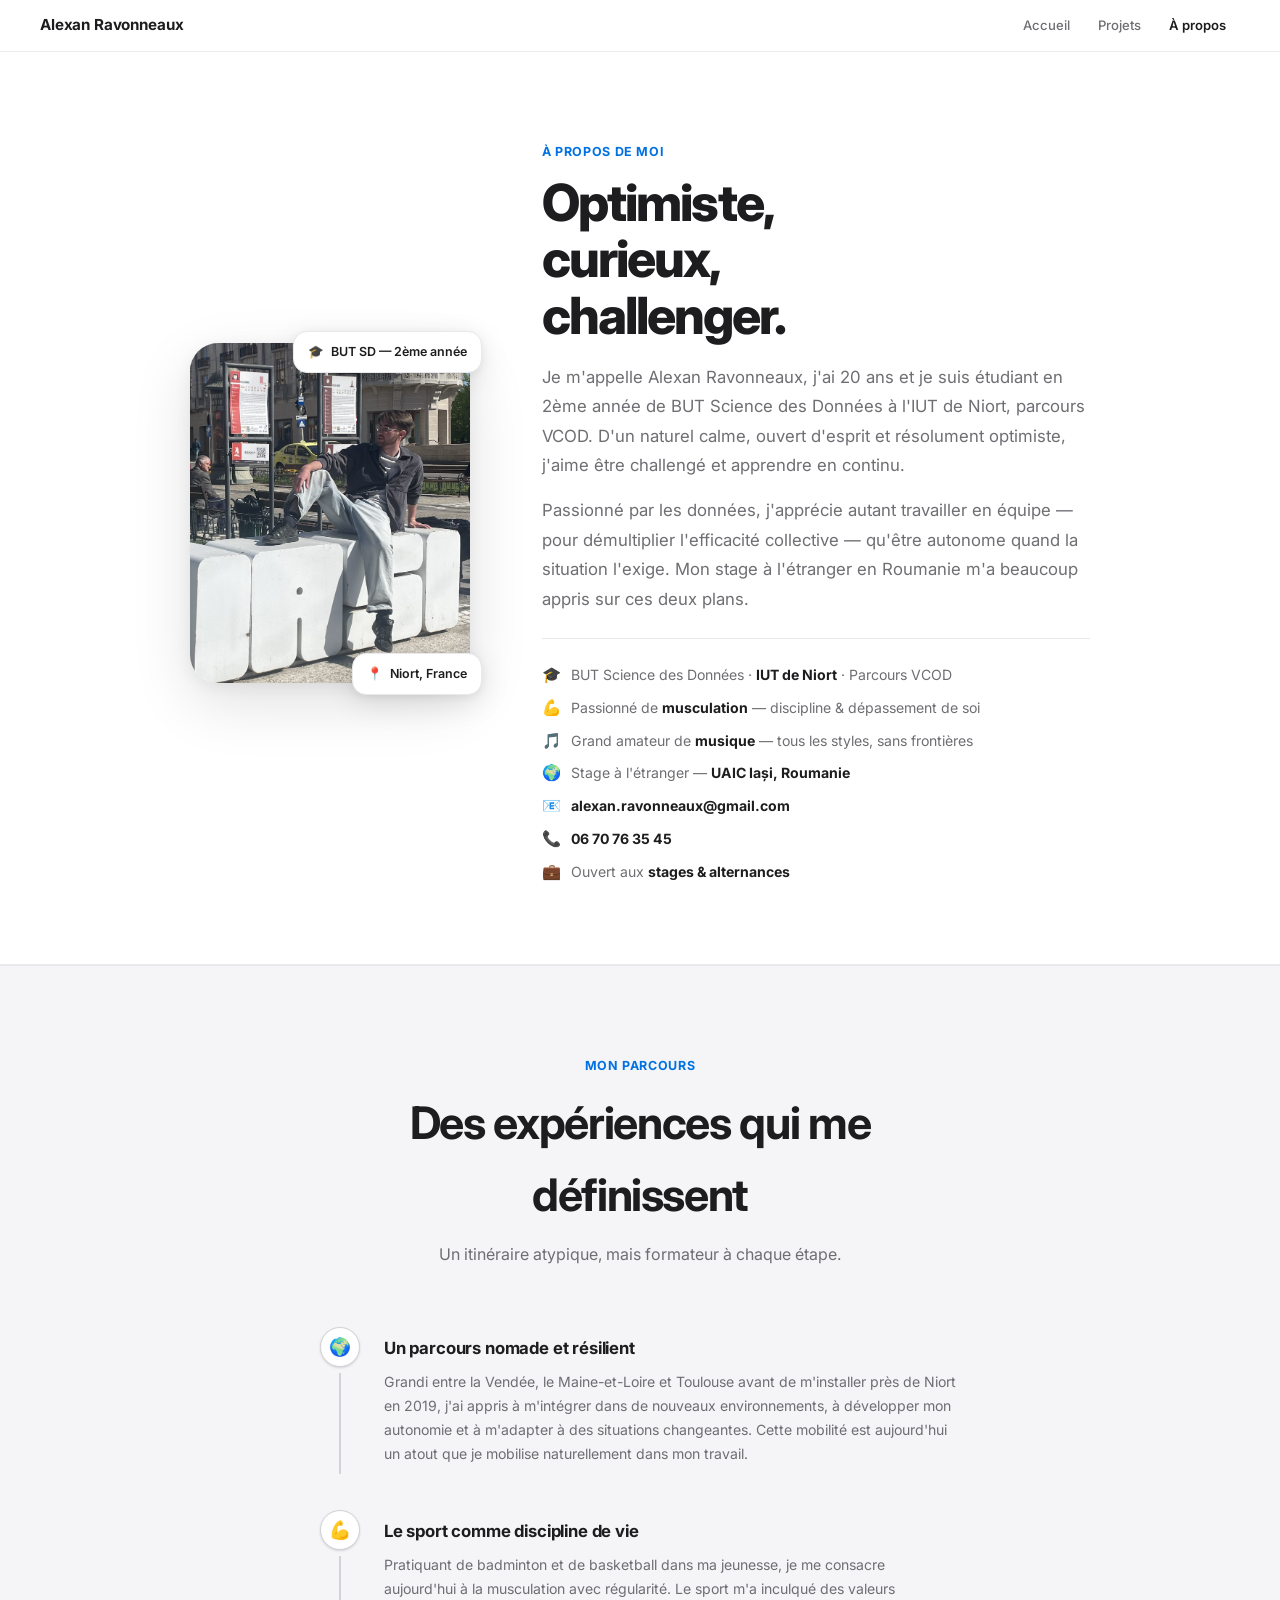
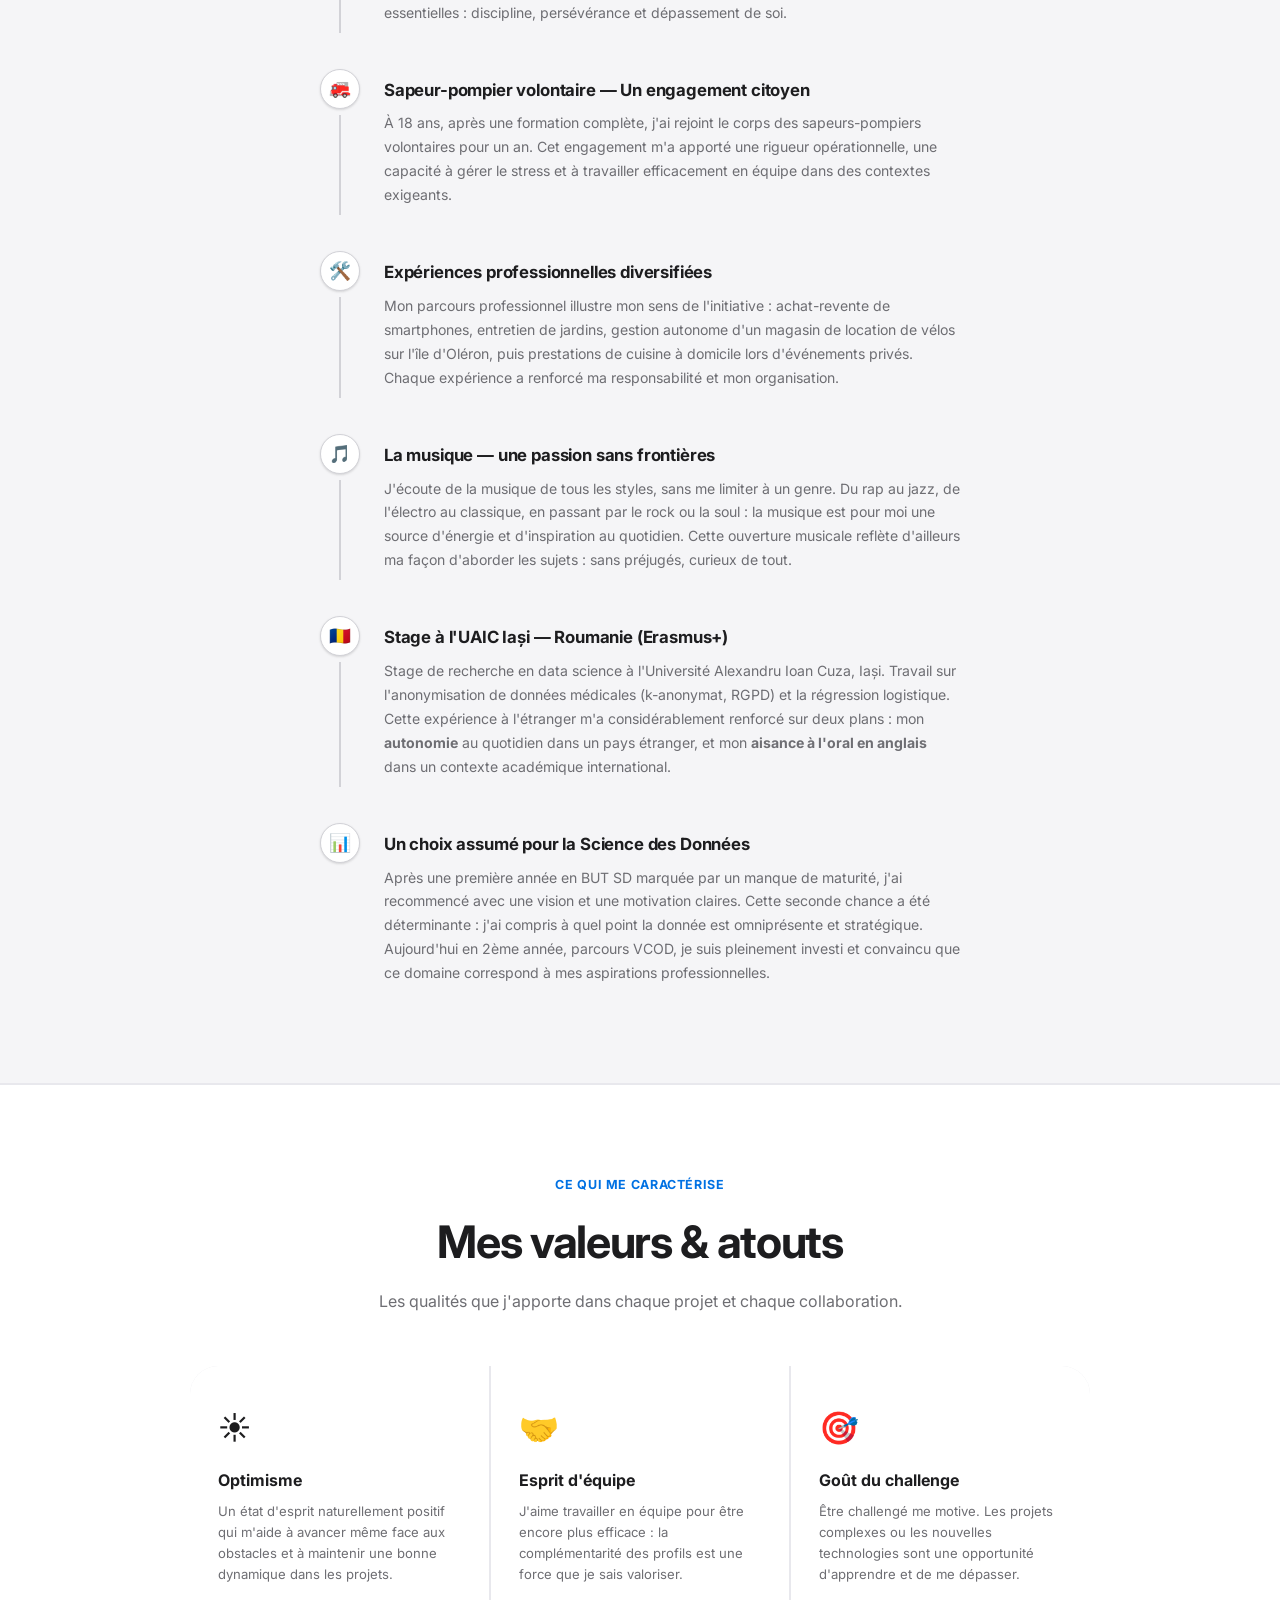
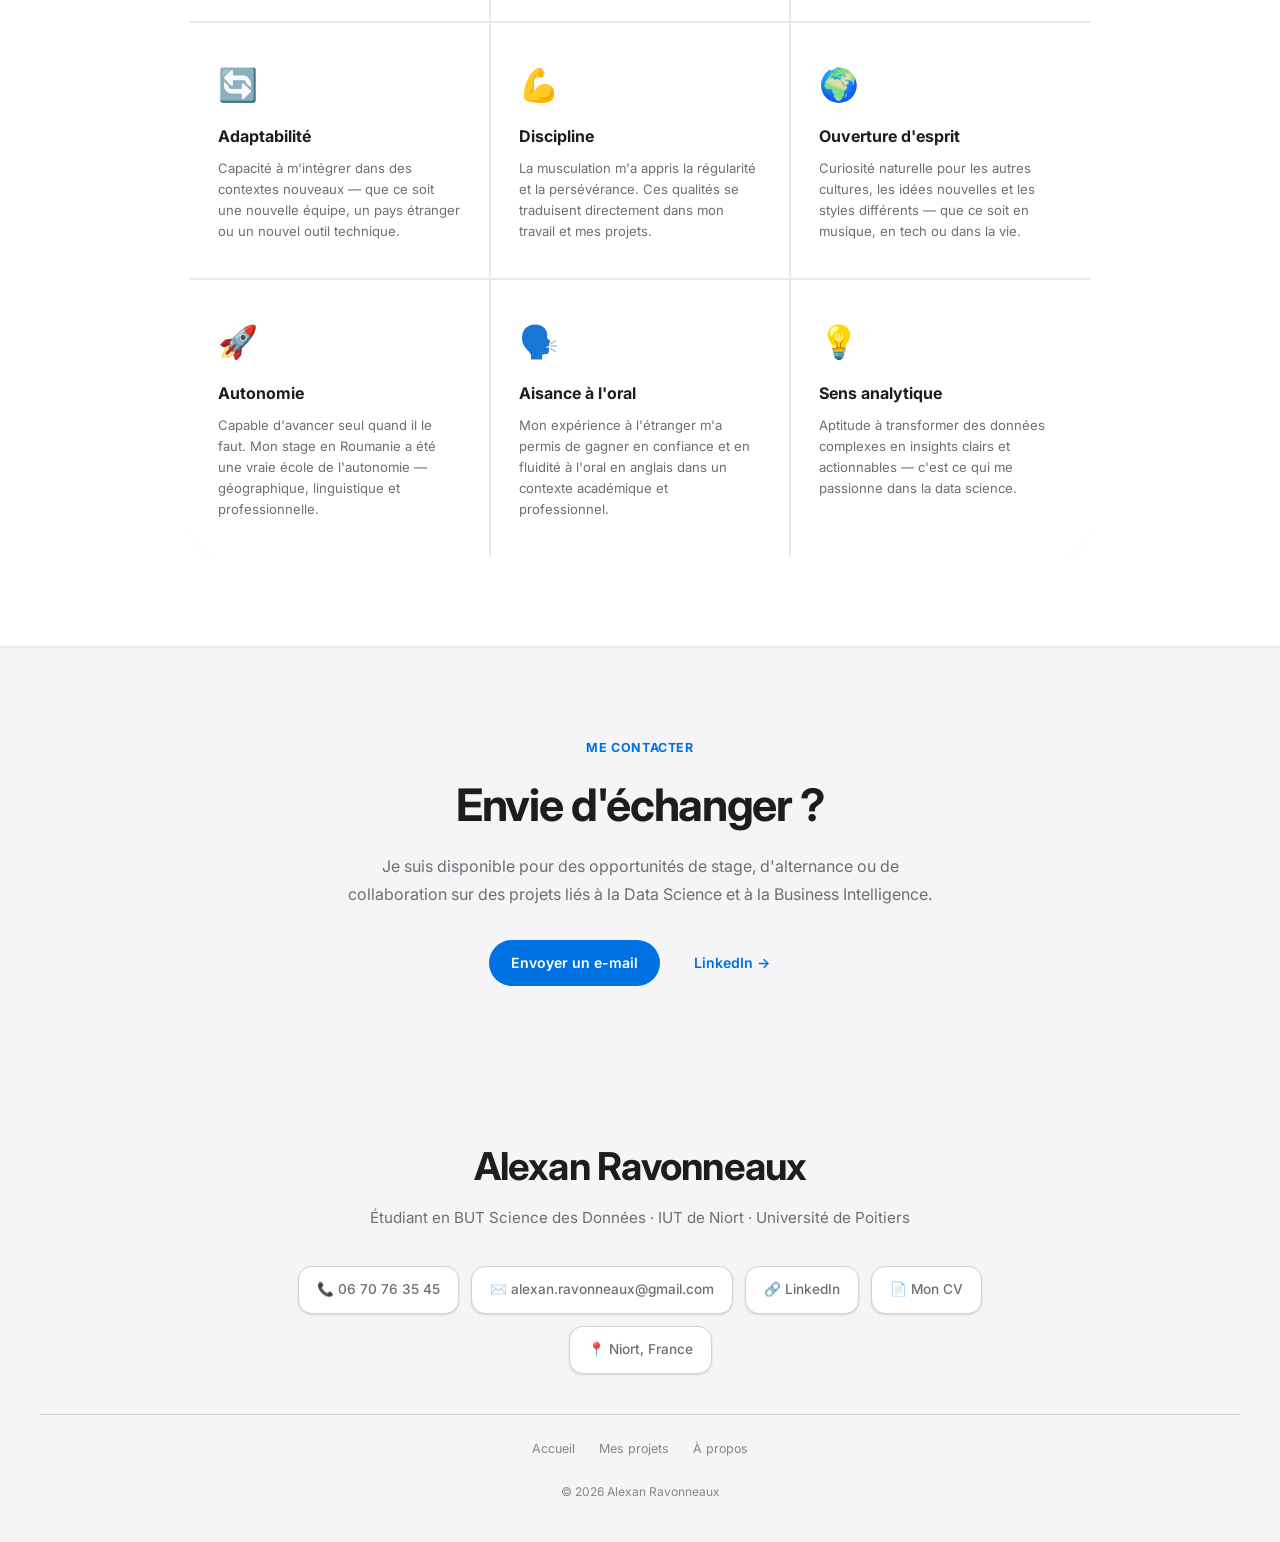
==== apropos.html @ 06da3aa4 "Update portfolio with personality and new projects" ====
<!DOCTYPE html>
<html lang="fr">
<head>
  <meta charset="UTF-8">
  <title>À propos — Alexan Ravonneaux</title>
  <meta name="viewport" content="width=device-width, initial-scale=1.0">
  <meta name="description" content="À propos d'Alexan Ravonneaux — parcours, expériences, valeurs et formation en BUT Science des Données à l'IUT de Niort.">
  <link rel="preconnect" href="https://fonts.googleapis.com">
  <link rel="preconnect" href="https://fonts.gstatic.com" crossorigin>
  <link href="https://fonts.googleapis.com/css2?family=Inter:wght@300;400;500;600;700;800;900&display=swap" rel="stylesheet">
  <link rel="stylesheet" href="style.css">
  <link rel="icon" href="img/favicon.ico" type="image/x-icon">

  <style>
    body { padding-top: 52px; }

    /* ══════════════════════════════
       INTRO HERO (blanc)
    ══════════════════════════════ */
    .about-hero {
      background: var(--white);
      border-bottom: 1px solid var(--gray-mid);
    }

    .about-hero-inner {
      max-width: 980px;
      margin: 0 auto;
      padding: 90px 40px 80px;
      display: flex;
      gap: 72px;
      align-items: center;
      flex-wrap: wrap;
    }

    /* Photo */
    .about-photo-frame {
      position: relative;
      flex-shrink: 0;
    }

    .about-photo {
      width: 280px;
      height: 340px;
      object-fit: cover;
      border-radius: var(--radius-xl);
      display: block;
      box-shadow: var(--shadow-lg);
    }

    /* Infos flottantes */
    .info-float {
      position: absolute;
      background: var(--white);
      border-radius: var(--radius-md);
      box-shadow: var(--shadow-md);
      padding: 10px 14px;
      font-size: 0.78em;
      font-weight: 600;
      color: var(--text-primary);
      display: flex;
      align-items: center;
      gap: 7px;
      white-space: nowrap;
      border: 1px solid var(--gray-mid);
    }

    .info-float.bottom-right {
      bottom: -12px; right: -12px;
    }

    .info-float.top-right {
      top: -12px; right: -12px;
    }

    /* Texte */
    .about-intro-text { flex: 1; min-width: 260px; }

    .about-intro-text h1 {
      font-size: clamp(2em, 4vw, 3.2em);
      font-weight: 800;
      letter-spacing: -0.04em;
      line-height: 1.1;
      margin-bottom: 20px;
      color: var(--text-primary);
    }

    .about-intro-text p {
      font-size: 1.05em;
      color: var(--text-secondary);
      line-height: 1.75;
      margin-bottom: 16px;
    }

    /* Quick infos */
    .quick-facts {
      display: flex;
      flex-direction: column;
      gap: 8px;
      margin-top: 24px;
      padding-top: 24px;
      border-top: 1px solid var(--gray-mid);
    }

    .qf-item {
      display: flex;
      align-items: center;
      gap: 10px;
      font-size: 0.88em;
      color: var(--text-secondary);
    }

    .qf-item .qf-icon { font-size: 1.1em; }
    .qf-item strong   { color: var(--text-primary); }

    /* ══════════════════════════════
       TIMELINE (gris)
    ══════════════════════════════ */
    .timeline-section {
      background: var(--gray-light);
      border-bottom: 1px solid var(--gray-mid);
    }

    .timeline-inner {
      max-width: 720px;
      margin: 0 auto;
      padding: 90px 40px;
    }

    .timeline-header {
      text-align: center;
      margin-bottom: 60px;
    }

    .timeline-header h2 {
      font-size: clamp(1.8em, 3.5vw, 2.8em);
      font-weight: 700;
      letter-spacing: -0.03em;
      margin-bottom: 10px;
    }

    .timeline-header p {
      color: var(--text-secondary);
      font-size: 1em;
    }

    /* Timeline items */
    .tl-list {
      display: flex;
      flex-direction: column;
      gap: 0;
    }

    .tl-item {
      display: flex;
      gap: 24px;
      padding-bottom: 36px;
    }

    .tl-item:last-child { padding-bottom: 0; }

    .tl-left {
      display: flex;
      flex-direction: column;
      align-items: center;
      gap: 0;
      flex-shrink: 0;
    }

    .tl-dot {
      width: 40px;
      height: 40px;
      border-radius: 50%;
      background: var(--white);
      border: 1.5px solid var(--gray-border);
      box-shadow: var(--shadow-xs);
      display: flex;
      align-items: center;
      justify-content: center;
      font-size: 1.1em;
      transition: var(--transition);
      flex-shrink: 0;
    }

    .tl-item:hover .tl-dot {
      background: var(--text-primary);
      border-color: var(--text-primary);
      box-shadow: 0 4px 16px rgba(0,0,0,0.15);
    }

    .tl-line {
      flex: 1;
      width: 1.5px;
      background: var(--gray-border);
      margin-top: 6px;
    }

    .tl-body {
      padding-top: 8px;
      padding-bottom: 8px;
    }

    .tl-body h3 {
      font-size: 1.05em;
      font-weight: 700;
      color: var(--text-primary);
      margin-bottom: 8px;
      letter-spacing: -0.01em;
    }

    .tl-body p {
      font-size: 0.88em;
      color: var(--text-secondary);
      line-height: 1.7;
    }

    /* ══════════════════════════════
       VALEURS (blanc)
    ══════════════════════════════ */
    .values-section {
      background: var(--white);
      border-bottom: 1px solid var(--gray-mid);
    }

    .values-inner {
      max-width: 980px;
      margin: 0 auto;
      padding: 90px 40px;
    }

    .values-header {
      text-align: center;
      margin-bottom: 52px;
    }

    .values-header h2 {
      font-size: clamp(1.8em, 3.5vw, 2.8em);
      font-weight: 700;
      letter-spacing: -0.03em;
      margin-bottom: 10px;
    }

    .values-header p {
      color: var(--text-secondary);
      font-size: 1em;
    }

    .values-grid {
      display: grid;
      grid-template-columns: repeat(3, 1fr);
      gap: 2px;
      background: var(--gray-mid);
      border-radius: var(--radius-xl);
      overflow: hidden;
    }

    @media (max-width: 900px) {
      .values-grid { grid-template-columns: repeat(2, 1fr); }
    }

    .value-tile {
      background: var(--white);
      padding: 36px 28px;
      transition: var(--transition);
    }

    .value-tile:hover {
      background: var(--gray-light);
    }

    .value-tile .vt-icon {
      font-size: 2em;
      margin-bottom: 14px;
      display: block;
    }

    .value-tile h3 {
      font-size: 1em;
      font-weight: 700;
      color: var(--text-primary);
      margin-bottom: 8px;
    }

    .value-tile p {
      font-size: 0.82em;
      color: var(--text-secondary);
      line-height: 1.6;
    }

    /* ══════════════════════════════
       CTA (gris)
    ══════════════════════════════ */
    .about-cta {
      background: var(--gray-light);
    }

    .about-cta-inner {
      max-width: 680px;
      margin: 0 auto;
      padding: 90px 40px;
      text-align: center;
    }

    .about-cta-inner h2 {
      font-size: clamp(1.8em, 3.5vw, 2.8em);
      font-weight: 700;
      letter-spacing: -0.03em;
      margin-bottom: 12px;
    }

    .about-cta-inner p {
      color: var(--text-secondary);
      font-size: 1em;
      margin-bottom: 32px;
      line-height: 1.7;
    }

    @media (max-width: 768px) {
      .about-hero-inner { flex-direction: column; gap: 40px; padding: 70px 24px 60px; }
      .about-photo { width: 100%; max-width: 280px; height: 300px; }
      .timeline-inner, .values-inner, .about-cta-inner { padding: 70px 24px; }
      .values-grid { grid-template-columns: repeat(2, 1fr); }
      .info-float.top-right { display: none; }
    }

    @media (max-width: 500px) {
      .values-grid { grid-template-columns: 1fr; }
    }
  </style>
</head>
<body>

  <!-- NAVBAR -->
  <nav class="navbar" id="navbar">
    <a href="index.html" class="navbar-brand">Alexan Ravonneaux</a>
    <div class="navbar-links">
      <a href="portfolio.html">Accueil</a>
      <a href="projets.html">Projets</a>
      <a href="apropos.html" class="active">À propos</a>
    </div>
  </nav>

  <!-- ── SECTION 1 : INTRO ── -->
  <section class="about-hero">
    <div class="about-hero-inner">

      <!-- Photo -->
      <div class="about-photo-frame reveal">
        <img src="img/moi_iasi.jpeg" alt="Alexan Ravonneaux" class="about-photo">
        <div class="info-float bottom-right">
          <span>📍</span> Niort, France
        </div>
        <div class="info-float top-right">
          <span>🎓</span> BUT SD — 2ème année
        </div>
      </div>

      <!-- Texte -->
      <div class="about-intro-text reveal reveal-delay-1">
        <div class="label">À propos de moi</div>
        <h1>Optimiste,<br>curieux,<br>challenger.</h1>
        <p>
          Je m'appelle Alexan Ravonneaux, j'ai 20 ans et je suis étudiant en 2ème année de BUT Science des Données à l'IUT de Niort, parcours VCOD. 
          D'un naturel calme, ouvert d'esprit et résolument optimiste, j'aime être challengé et apprendre en continu.
        </p>
        <p>
          Passionné par les données, j'apprécie autant travailler en équipe — pour démultiplier l'efficacité collective — qu'être autonome quand la situation l'exige. Mon stage à l'étranger en Roumanie m'a beaucoup appris sur ces deux plans.
        </p>
        <div class="quick-facts">
          <div class="qf-item"><span class="qf-icon">🎓</span> <span>BUT Science des Données · <strong>IUT de Niort</strong> · Parcours VCOD</span></div>
          <div class="qf-item"><span class="qf-icon">💪</span> <span>Passionné de <strong>musculation</strong> — discipline & dépassement de soi</span></div>
          <div class="qf-item"><span class="qf-icon">🎵</span> <span>Grand amateur de <strong>musique</strong> — tous les styles, sans frontières</span></div>
          <div class="qf-item"><span class="qf-icon">🌍</span> <span>Stage à l'étranger — <strong>UAIC Iași, Roumanie</strong></span></div>
          <div class="qf-item"><span class="qf-icon">📧</span> <span><strong>alexan.ravonneaux@gmail.com</strong></span></div>
          <div class="qf-item"><span class="qf-icon">📞</span> <span><strong>06 70 76 35 45</strong></span></div>
          <div class="qf-item"><span class="qf-icon">💼</span> <span>Ouvert aux <strong>stages & alternances</strong></span></div>
        </div>
      </div>

    </div>
  </section>

  <div class="divider"></div>

  <!-- ── SECTION 2 : TIMELINE ── -->
  <section class="timeline-section">
    <div class="timeline-inner">
      <div class="timeline-header reveal">
        <div class="label">Mon parcours</div>
        <h2>Des expériences qui me définissent</h2>
        <p>Un itinéraire atypique, mais formateur à chaque étape.</p>
      </div>

      <div class="tl-list">

        <div class="tl-item reveal">
          <div class="tl-left">
            <div class="tl-dot">🌍</div>
            <div class="tl-line"></div>
          </div>
          <div class="tl-body">
            <h3>Un parcours nomade et résilient</h3>
            <p>
              Grandi entre la Vendée, le Maine-et-Loire et Toulouse avant de m'installer près de Niort en 2019, 
              j'ai appris à m'intégrer dans de nouveaux environnements, à développer mon autonomie et à m'adapter 
              à des situations changeantes. Cette mobilité est aujourd'hui un atout que je mobilise naturellement dans mon travail.
            </p>
          </div>
        </div>

        <div class="tl-item reveal">
          <div class="tl-left">
            <div class="tl-dot">💪</div>
            <div class="tl-line"></div>
          </div>
          <div class="tl-body">
            <h3>Le sport comme discipline de vie</h3>
            <p>
              Pratiquant de badminton et de basketball dans ma jeunesse, je me consacre aujourd'hui à la musculation avec régularité. 
              Le sport m'a inculqué des valeurs essentielles : discipline, persévérance et dépassement de soi.
            </p>
          </div>
        </div>

        <div class="tl-item reveal">
          <div class="tl-left">
            <div class="tl-dot">🚒</div>
            <div class="tl-line"></div>
          </div>
          <div class="tl-body">
            <h3>Sapeur-pompier volontaire — Un engagement citoyen</h3>
            <p>
              À 18 ans, après une formation complète, j'ai rejoint le corps des sapeurs-pompiers volontaires pour un an. 
              Cet engagement m'a apporté une rigueur opérationnelle, une capacité à gérer le stress et 
              à travailler efficacement en équipe dans des contextes exigeants.
            </p>
          </div>
        </div>

        <div class="tl-item reveal">
          <div class="tl-left">
            <div class="tl-dot">🛠️</div>
            <div class="tl-line"></div>
          </div>
          <div class="tl-body">
            <h3>Expériences professionnelles diversifiées</h3>
            <p>
              Mon parcours professionnel illustre mon sens de l'initiative : achat-revente de smartphones, 
              entretien de jardins, gestion autonome d'un magasin de location de vélos sur l'île d'Oléron, 
              puis prestations de cuisine à domicile lors d'événements privés. 
              Chaque expérience a renforcé ma responsabilité et mon organisation.
            </p>
          </div>
        </div>

        <div class="tl-item reveal">
          <div class="tl-left">
            <div class="tl-dot">🎵</div>
            <div class="tl-line"></div>
          </div>
          <div class="tl-body">
            <h3>La musique — une passion sans frontières</h3>
            <p>
              J'écoute de la musique de tous les styles, sans me limiter à un genre. Du rap au jazz, de l'électro au classique, 
              en passant par le rock ou la soul : la musique est pour moi une source d'énergie et d'inspiration au quotidien. 
              Cette ouverture musicale reflète d'ailleurs ma façon d'aborder les sujets : sans préjugés, curieux de tout.
            </p>
          </div>
        </div>

        <div class="tl-item reveal">
          <div class="tl-left">
            <div class="tl-dot">🇷🇴</div>
            <div class="tl-line"></div>
          </div>
          <div class="tl-body">
            <h3>Stage à l'UAIC Iași — Roumanie (Erasmus+)</h3>
            <p>
              Stage de recherche en data science à l'Université Alexandru Ioan Cuza, Iași. Travail sur l'anonymisation 
              de données médicales (k-anonymat, RGPD) et la régression logistique. Cette expérience à l'étranger 
              m'a considérablement renforcé sur deux plans : mon <strong>autonomie</strong> au quotidien dans un pays 
              étranger, et mon <strong>aisance à l'oral en anglais</strong> dans un contexte académique international.
            </p>
          </div>
        </div>

        <div class="tl-item reveal">
          <div class="tl-left">
            <div class="tl-dot">📊</div>
          </div>
          <div class="tl-body">
            <h3>Un choix assumé pour la Science des Données</h3>
            <p>
              Après une première année en BUT SD marquée par un manque de maturité, j'ai recommencé avec une vision et une 
              motivation claires. Cette seconde chance a été déterminante : j'ai compris à quel point la donnée est 
              omniprésente et stratégique. Aujourd'hui en 2ème année, parcours VCOD, je suis pleinement investi et convaincu 
              que ce domaine correspond à mes aspirations professionnelles.
            </p>
          </div>
        </div>

      </div>
    </div>
  </section>

  <div class="divider"></div>

  <!-- ── SECTION 3 : VALEURS ── -->
  <section class="values-section">
    <div class="values-inner">
      <div class="values-header reveal">
        <div class="label">Ce qui me caractérise</div>
        <h2>Mes valeurs & atouts</h2>
        <p>Les qualités que j'apporte dans chaque projet et chaque collaboration.</p>
      </div>
      <div class="values-grid reveal reveal-delay-1">
        <div class="value-tile">
          <span class="vt-icon">☀️</span>
          <h3>Optimisme</h3>
          <p>Un état d'esprit naturellement positif qui m'aide à avancer même face aux obstacles et à maintenir une bonne dynamique dans les projets.</p>
        </div>
        <div class="value-tile">
          <span class="vt-icon">🤝</span>
          <h3>Esprit d'équipe</h3>
          <p>J'aime travailler en équipe pour être encore plus efficace : la complémentarité des profils est une force que je sais valoriser.</p>
        </div>
        <div class="value-tile">
          <span class="vt-icon">🎯</span>
          <h3>Goût du challenge</h3>
          <p>Être challengé me motive. Les projets complexes ou les nouvelles technologies sont une opportunité d'apprendre et de me dépasser.</p>
        </div>
        <div class="value-tile">
          <span class="vt-icon">🔄</span>
          <h3>Adaptabilité</h3>
          <p>Capacité à m'intégrer dans des contextes nouveaux — que ce soit une nouvelle équipe, un pays étranger ou un nouvel outil technique.</p>
        </div>
        <div class="value-tile">
          <span class="vt-icon">💪</span>
          <h3>Discipline</h3>
          <p>La musculation m'a appris la régularité et la persévérance. Ces qualités se traduisent directement dans mon travail et mes projets.</p>
        </div>
        <div class="value-tile">
          <span class="vt-icon">🌍</span>
          <h3>Ouverture d'esprit</h3>
          <p>Curiosité naturelle pour les autres cultures, les idées nouvelles et les styles différents — que ce soit en musique, en tech ou dans la vie.</p>
        </div>
        <div class="value-tile">
          <span class="vt-icon">🚀</span>
          <h3>Autonomie</h3>
          <p>Capable d'avancer seul quand il le faut. Mon stage en Roumanie a été une vraie école de l'autonomie — géographique, linguistique et professionnelle.</p>
        </div>
        <div class="value-tile">
          <span class="vt-icon">🗣️</span>
          <h3>Aisance à l'oral</h3>
          <p>Mon expérience à l'étranger m'a permis de gagner en confiance et en fluidité à l'oral en anglais dans un contexte académique et professionnel.</p>
        </div>
        <div class="value-tile">
          <span class="vt-icon">💡</span>
          <h3>Sens analytique</h3>
          <p>Aptitude à transformer des données complexes en insights clairs et actionnables — c'est ce qui me passionne dans la data science.</p>
        </div>
      </div>
    </div>
  </section>

  <div class="divider"></div>

  <!-- ── SECTION 4 : CTA ── -->
  <section class="about-cta">
    <div class="about-cta-inner reveal">
      <div class="label">Me contacter</div>
      <h2>Envie d'échanger ?</h2>
      <p>
        Je suis disponible pour des opportunités de stage, d'alternance ou de collaboration sur des projets liés à la Data Science et à la Business Intelligence.
      </p>
      <div style="display:flex;gap:12px;justify-content:center;flex-wrap:wrap;">
        <a href="mailto:alexan.ravonneaux@gmail.com" class="btn-apple">Envoyer un e-mail</a>
        <a href="https://www.linkedin.com/in/alexan-ravonneaux-302b5a312/" class="btn-apple-ghost" target="_blank">LinkedIn →</a>
      </div>
    </div>
  </section>

  <!-- FOOTER -->
  <footer class="site-footer">
    <h2>Alexan Ravonneaux</h2>
    <p class="footer-sub">Étudiant en BUT Science des Données · IUT de Niort · Université de Poitiers</p>
    <div class="contact-grid">
      <a href="tel:0670763545" class="contact-item">📞 06 70 76 35 45</a>
      <a href="mailto:alexan.ravonneaux@gmail.com" class="contact-item">✉️ alexan.ravonneaux@gmail.com</a>
      <a href="https://www.linkedin.com/in/alexan-ravonneaux-302b5a312/" target="_blank" class="contact-item">🔗 LinkedIn</a>
      <a href="docs/Alexan Ravonneaux.pdf" class="contact-item" download>📄 Mon CV</a>
      <a class="contact-item">📍 Niort, France</a>
    </div>
    <nav class="footer-nav">
      <a href="portfolio.html">Accueil</a>
      <a href="projets.html">Mes projets</a>
      <a href="apropos.html">À propos</a>
    </nav>
    <p class="footer-copy">© 2026 Alexan Ravonneaux</p>
  </footer>

  <script>
    // ── Navbar ──
    const navbar = document.getElementById('navbar');
    window.addEventListener('scroll', () => {
      navbar.classList.toggle('scrolled', window.scrollY > 10);
    }, { passive: true });

    // ── Reveal ──
    const obs = new IntersectionObserver(entries => {
      entries.forEach(e => { if (e.isIntersecting) e.target.classList.add('visible'); });
    }, { threshold: 0.12 });
    document.querySelectorAll('.reveal').forEach(el => obs.observe(el));
  </script>

</body>
</html>
---- style.css ----
/* ═══════════════════════════════════════════════════════
   DESIGN SYSTEM — Style Apple
   Palette : blanc, #f5f5f7, #1d1d1f, #6e6e73, #0071e3
   ═══════════════════════════════════════════════════════ */

@import url('https://fonts.googleapis.com/css2?family=Inter:wght@300;400;500;600;700;800;900&display=swap');

*, *::before, *::after {
  box-sizing: border-box;
  margin: 0;
  padding: 0;
}

:root {
  --white:       #ffffff;
  --gray-light:  #f5f5f7;
  --gray-mid:    #e8e8ed;
  --gray-border: #d2d2d7;
  --text-primary: #1d1d1f;
  --text-secondary: #6e6e73;
  --text-tertiary: #86868b;
  --blue:        #0071e3;
  --blue-hover:  #0077ed;
  --blue-light:  #e8f0fd;
  --radius-sm:   8px;
  --radius-md:   14px;
  --radius-lg:   20px;
  --radius-xl:   28px;
  --radius-full: 100px;
  --shadow-xs:   0 1px 3px rgba(0,0,0,0.08), 0 1px 2px rgba(0,0,0,0.06);
  --shadow-sm:   0 2px 8px rgba(0,0,0,0.08), 0 1px 3px rgba(0,0,0,0.05);
  --shadow-md:   0 8px 30px rgba(0,0,0,0.10), 0 2px 8px rgba(0,0,0,0.06);
  --shadow-lg:   0 20px 60px rgba(0,0,0,0.12), 0 4px 16px rgba(0,0,0,0.06);
  --transition:  all 0.35s cubic-bezier(0.4, 0, 0.2, 1);
}

html { scroll-behavior: smooth; }

body {
  font-family: 'Inter', -apple-system, BlinkMacSystemFont, 'SF Pro Display', 'Helvetica Neue', sans-serif;
  background: var(--white);
  color: var(--text-primary);
  line-height: 1.6;
  -webkit-font-smoothing: antialiased;
  -moz-osx-font-smoothing: grayscale;
  overflow-x: hidden;
}

/* ── Scrollbar ── */
::-webkit-scrollbar { width: 6px; }
::-webkit-scrollbar-track { background: transparent; }
::-webkit-scrollbar-thumb { background: var(--gray-border); border-radius: 3px; }

/* ════════════════════════════════════════
   NAVBAR — Apple style
════════════════════════════════════════ */
.navbar {
  position: fixed;
  top: 0;
  left: 0;
  right: 0;
  z-index: 1000;
  height: 52px;
  display: flex;
  align-items: center;
  justify-content: space-between;
  padding: 0 40px;
  background: rgba(255,255,255,0.72);
  backdrop-filter: saturate(180%) blur(20px);
  -webkit-backdrop-filter: saturate(180%) blur(20px);
  border-bottom: 1px solid rgba(0,0,0,0.08);
  transition: var(--transition);
}

.navbar.scrolled {
  background: rgba(255,255,255,0.88);
}

.navbar-brand {
  font-size: 0.95em;
  font-weight: 700;
  color: var(--text-primary);
  text-decoration: none;
  letter-spacing: -0.01em;
}

.navbar-links {
  display: flex;
  gap: 0;
  align-items: center;
}

.navbar-links a {
  color: var(--text-secondary);
  text-decoration: none;
  font-size: 0.82em;
  font-weight: 500;
  padding: 6px 14px;
  border-radius: var(--radius-full);
  transition: color 0.2s;
}

.navbar-links a:hover {
  color: var(--text-primary);
}

.navbar-links a.active {
  color: var(--text-primary);
  font-weight: 600;
}

/* ════════════════════════════════════════
   SECTIONS
════════════════════════════════════════ */
.section-white { background: var(--white); }
.section-gray  { background: var(--gray-light); }

.section-inner {
  max-width: 980px;
  margin: 0 auto;
  padding: 100px 40px;
}

.section-inner.narrow {
  max-width: 680px;
}

/* ════════════════════════════════════════
   TYPOGRAPHY — Apple oversized style
════════════════════════════════════════ */
.headline-xl {
  font-size: clamp(2.8em, 7vw, 5.5em);
  font-weight: 800;
  letter-spacing: -0.04em;
  line-height: 1.05;
  color: var(--text-primary);
}

.headline-lg {
  font-size: clamp(2em, 4.5vw, 3.5em);
  font-weight: 700;
  letter-spacing: -0.03em;
  line-height: 1.1;
  color: var(--text-primary);
}

.headline-md {
  font-size: clamp(1.4em, 2.5vw, 2em);
  font-weight: 700;
  letter-spacing: -0.02em;
  line-height: 1.2;
  color: var(--text-primary);
}

.body-lg {
  font-size: 1.15em;
  color: var(--text-secondary);
  line-height: 1.75;
  font-weight: 400;
}

.body-md {
  font-size: 1em;
  color: var(--text-secondary);
  line-height: 1.7;
}

.label {
  font-size: 0.78em;
  font-weight: 700;
  letter-spacing: 0.05em;
  color: var(--blue);
  text-transform: uppercase;
  margin-bottom: 12px;
}

/* ════════════════════════════════════════
   BUTTONS — Apple style
════════════════════════════════════════ */
.btn-apple {
  display: inline-flex;
  align-items: center;
  gap: 6px;
  background: var(--blue);
  color: white;
  text-decoration: none;
  border-radius: var(--radius-full);
  padding: 12px 22px;
  font-size: 0.88em;
  font-weight: 600;
  font-family: inherit;
  border: none;
  cursor: pointer;
  transition: var(--transition);
  white-space: nowrap;
}

.btn-apple:hover {
  background: var(--blue-hover);
  transform: scale(1.02);
}

.btn-apple-ghost {
  display: inline-flex;
  align-items: center;
  gap: 6px;
  background: transparent;
  color: var(--blue);
  text-decoration: none;
  border-radius: var(--radius-full);
  padding: 12px 22px;
  font-size: 0.88em;
  font-weight: 600;
  font-family: inherit;
  border: none;
  cursor: pointer;
  transition: var(--transition);
}

.btn-apple-ghost:hover {
  color: var(--blue-hover);
  background: var(--blue-light);
}

/* ════════════════════════════════════════
   CARDS
════════════════════════════════════════ */
.card-apple {
  background: var(--white);
  border-radius: var(--radius-xl);
  padding: 36px;
  box-shadow: var(--shadow-sm);
  transition: var(--transition);
}

.card-apple:hover {
  box-shadow: var(--shadow-lg);
  transform: translateY(-4px);
}

.card-apple-gray {
  background: var(--gray-light);
  border-radius: var(--radius-xl);
  padding: 36px;
  transition: var(--transition);
}

.card-apple-gray:hover {
  background: var(--gray-mid);
  transform: translateY(-3px);
}

/* ════════════════════════════════════════
   TAGS
════════════════════════════════════════ */
.chip {
  display: inline-flex;
  align-items: center;
  gap: 4px;
  font-size: 0.72em;
  font-weight: 600;
  padding: 4px 10px;
  border-radius: var(--radius-full);
  background: var(--gray-mid);
  color: var(--text-secondary);
  letter-spacing: 0.01em;
}

.chip.blue   { background: #dbeafe; color: #1d4ed8; }
.chip.green  { background: #d1fae5; color: #065f46; }
.chip.purple { background: #ede9fe; color: #5b21b6; }
.chip.orange { background: #fff7ed; color: #9a3412; }
.chip.pink   { background: #fce7f3; color: #9d174d; }

/* ════════════════════════════════════════
   SCROLL ANIMATIONS
════════════════════════════════════════ */
.reveal {
  opacity: 0;
  transform: translateY(30px);
  transition: opacity 0.7s cubic-bezier(0.4, 0, 0.2, 1),
              transform 0.7s cubic-bezier(0.4, 0, 0.2, 1);
}

.reveal.visible {
  opacity: 1;
  transform: translateY(0);
}

.reveal-delay-1 { transition-delay: 0.1s; }
.reveal-delay-2 { transition-delay: 0.2s; }
.reveal-delay-3 { transition-delay: 0.3s; }
.reveal-delay-4 { transition-delay: 0.4s; }

/* ════════════════════════════════════════
   DIVIDER
════════════════════════════════════════ */
.divider {
  height: 1px;
  background: var(--gray-mid);
  margin: 0;
}

/* ════════════════════════════════════════
   FOOTER
════════════════════════════════════════ */
footer.site-footer {
  background: var(--gray-light);
  padding: 60px 40px 40px;
  text-align: center;
}

footer.site-footer h2 {
  font-size: clamp(1.6em, 3vw, 2.4em);
  font-weight: 700;
  letter-spacing: -0.02em;
  color: var(--text-primary);
  margin-bottom: 8px;
}

footer.site-footer .footer-sub {
  color: var(--text-secondary);
  font-size: 0.95em;
  margin-bottom: 36px;
}

.contact-grid {
  display: flex;
  justify-content: center;
  flex-wrap: wrap;
  gap: 12px;
  max-width: 800px;
  margin: 0 auto 40px;
}

.contact-item {
  display: flex;
  align-items: center;
  gap: 8px;
  background: var(--white);
  border: 1px solid var(--gray-border);
  border-radius: var(--radius-md);
  padding: 12px 18px;
  text-decoration: none;
  color: var(--text-secondary);
  font-size: 0.85em;
  font-weight: 500;
  transition: var(--transition);
  box-shadow: var(--shadow-xs);
}

.contact-item:hover {
  border-color: var(--blue);
  color: var(--blue);
  box-shadow: var(--shadow-sm);
  transform: translateY(-1px);
}

.footer-nav {
  display: flex;
  justify-content: center;
  gap: 24px;
  flex-wrap: wrap;
  margin-bottom: 24px;
  border-top: 1px solid var(--gray-border);
  padding-top: 24px;
}

.footer-nav a {
  color: var(--text-tertiary);
  text-decoration: none;
  font-size: 0.78em;
  transition: color 0.2s;
}

.footer-nav a:hover { color: var(--text-primary); }

.footer-copy {
  color: var(--text-tertiary);
  font-size: 0.75em;
}

/* ════════════════════════════════════════
   RESPONSIVE
════════════════════════════════════════ */
@media (max-width: 768px) {
  .navbar { padding: 0 20px; }
  .navbar-links a { font-size: 0.78em; padding: 6px 10px; }
  .section-inner { padding: 70px 24px; }
  footer.site-footer { padding: 48px 24px 32px; }
}

/* ════════════════════════════════════════
   GLOBAL JS SCROLL INIT
════════════════════════════════════════ */
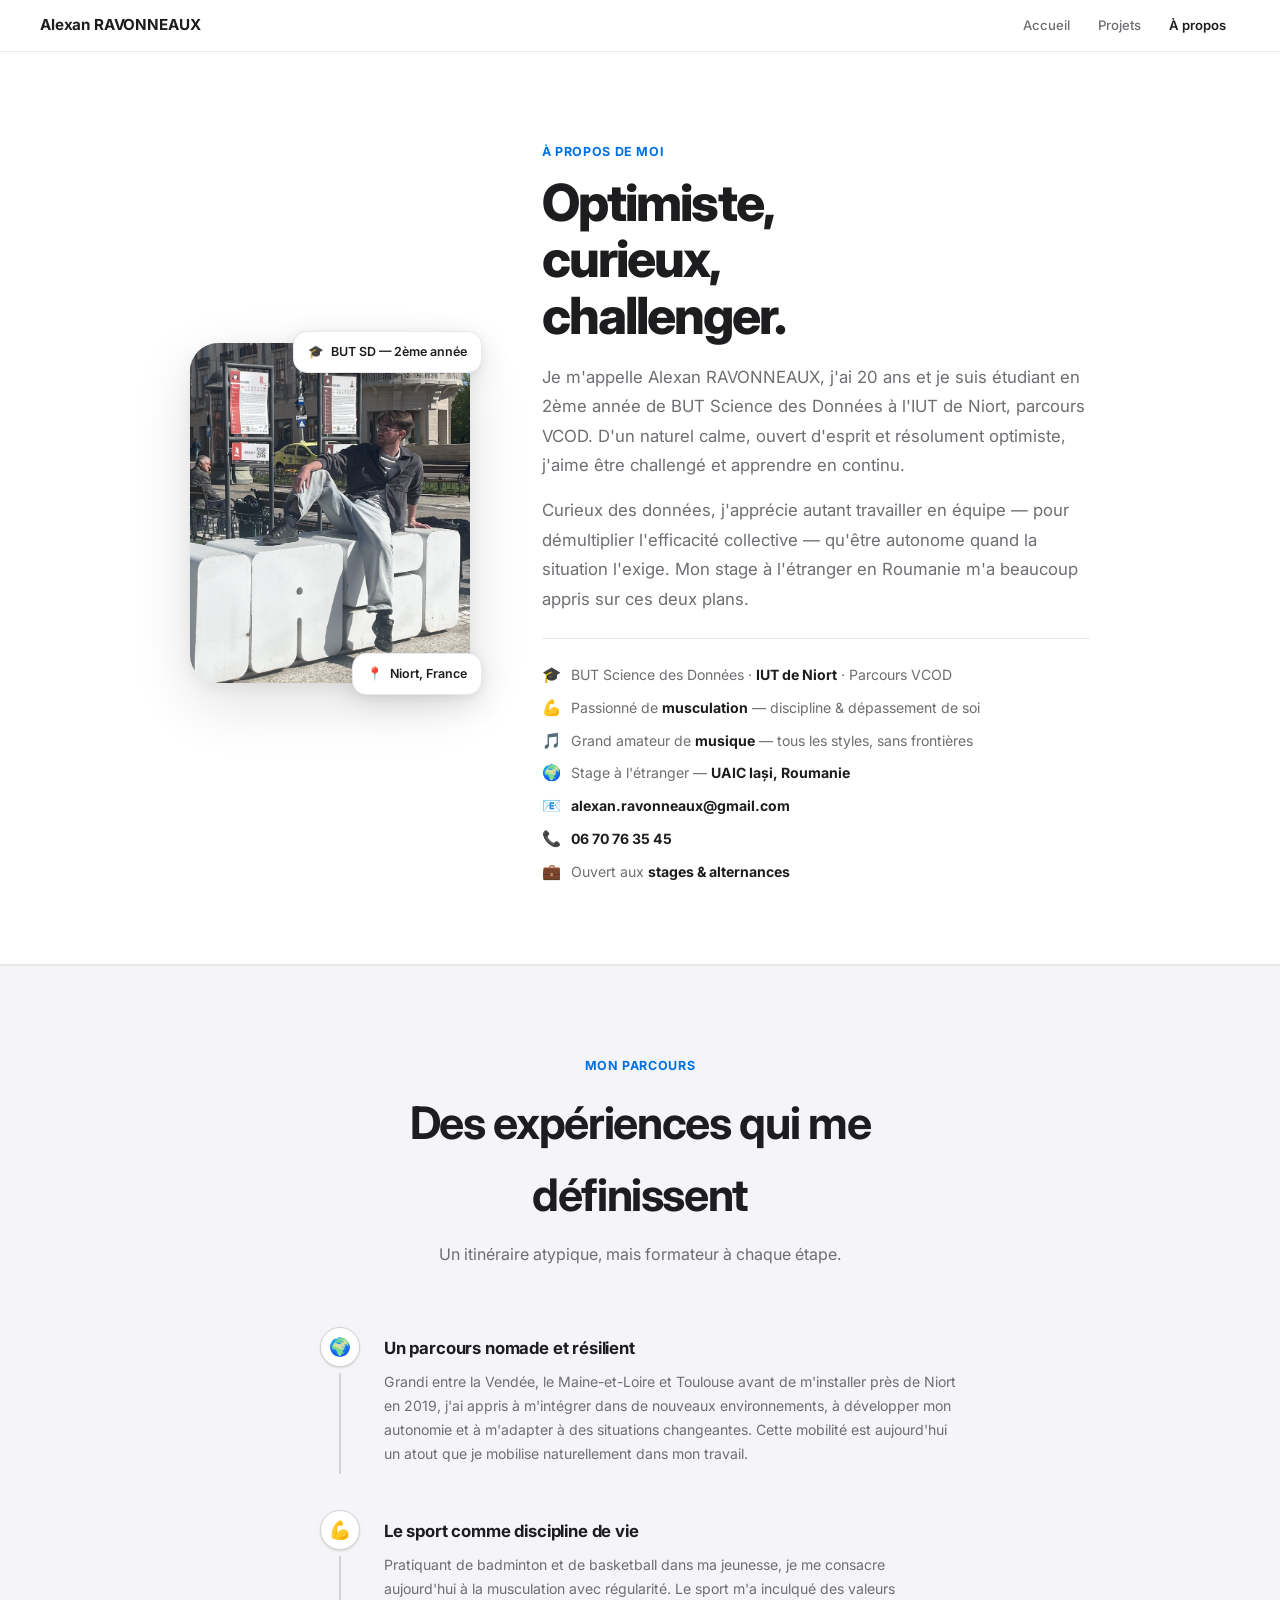
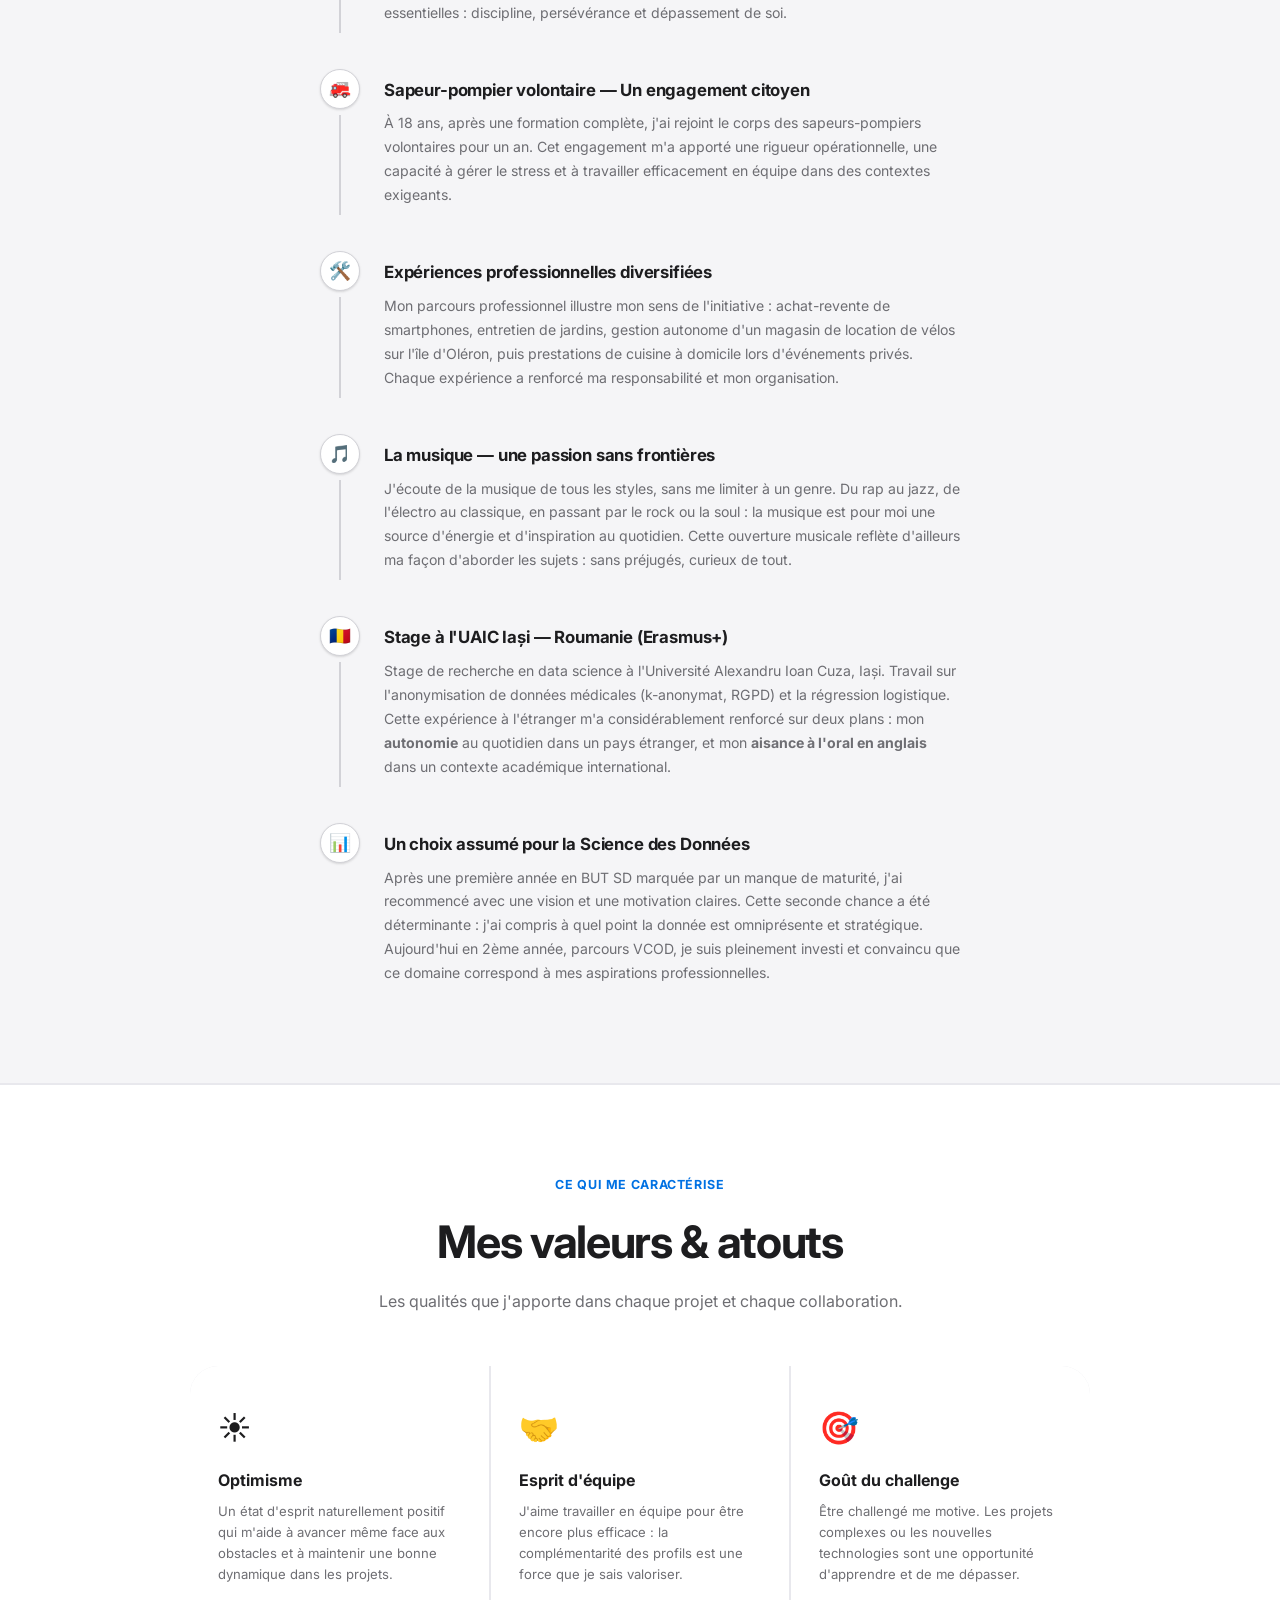
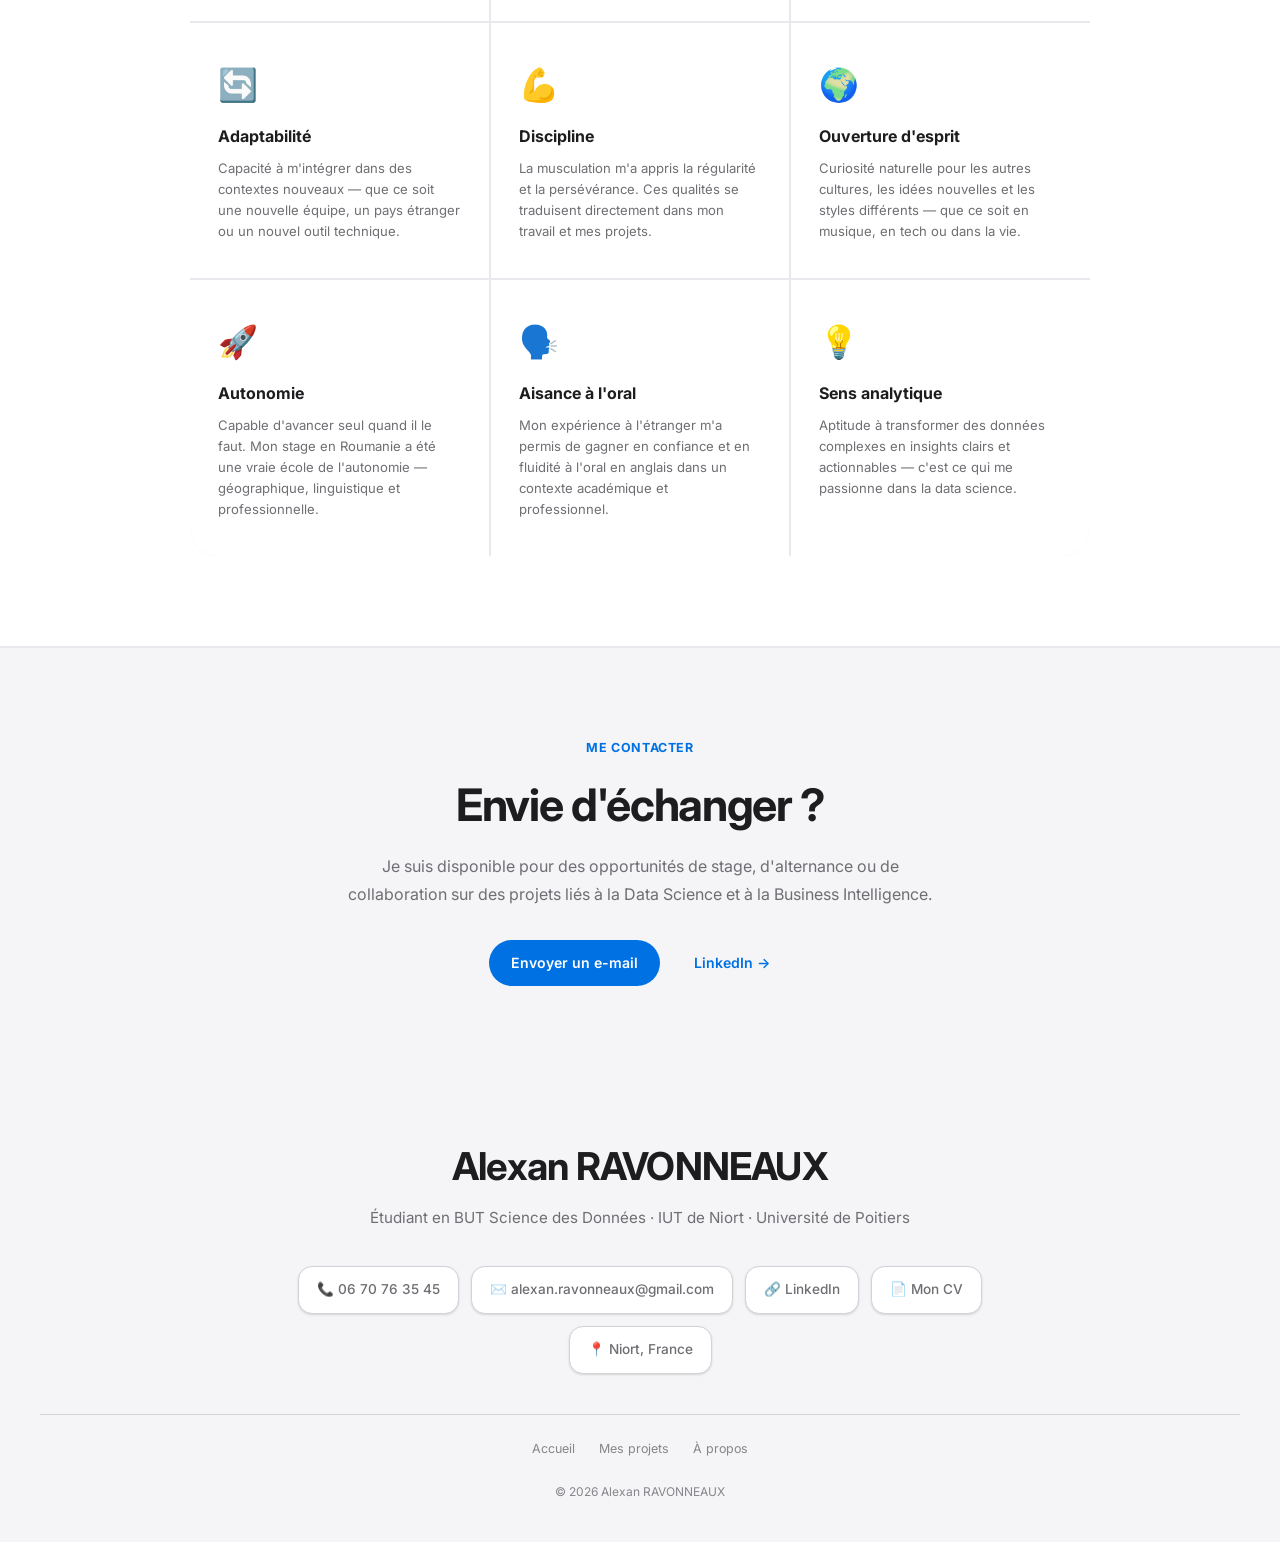
==== commit 09dd2149: "Update name to RAVONNEAUX, update intro text, and new CV" ====
--- a/apropos.html
+++ b/apropos.html
@@ -1,10 +1,10 @@
-<!DOCTYPE html>
+﻿<!DOCTYPE html>
 <html lang="fr">
 <head>
   <meta charset="UTF-8">
-  <title>À propos — Alexan Ravonneaux</title>
+  <title>À propos — Alexan RAVONNEAUX</title>
   <meta name="viewport" content="width=device-width, initial-scale=1.0">
-  <meta name="description" content="À propos d'Alexan Ravonneaux — parcours, expériences, valeurs et formation en BUT Science des Données à l'IUT de Niort.">
+  <meta name="description" content="À propos d'Alexan RAVONNEAUX — parcours, expériences, valeurs et formation en BUT Science des Données à l'IUT de Niort.">
   <link rel="preconnect" href="https://fonts.googleapis.com">
   <link rel="preconnect" href="https://fonts.gstatic.com" crossorigin>
   <link href="https://fonts.googleapis.com/css2?family=Inter:wght@300;400;500;600;700;800;900&display=swap" rel="stylesheet">
@@ -331,7 +331,7 @@
 
   <!-- NAVBAR -->
   <nav class="navbar" id="navbar">
-    <a href="index.html" class="navbar-brand">Alexan Ravonneaux</a>
+    <a href="index.html" class="navbar-brand">Alexan RAVONNEAUX</a>
     <div class="navbar-links">
       <a href="portfolio.html">Accueil</a>
       <a href="projets.html">Projets</a>
@@ -345,7 +345,7 @@
 
       <!-- Photo -->
       <div class="about-photo-frame reveal">
-        <img src="img/moi_iasi.jpeg" alt="Alexan Ravonneaux" class="about-photo">
+        <img src="img/moi_iasi.jpeg" alt="Alexan RAVONNEAUX" class="about-photo">
         <div class="info-float bottom-right">
           <span>📍</span> Niort, France
         </div>
@@ -359,11 +359,11 @@
         <div class="label">À propos de moi</div>
         <h1>Optimiste,<br>curieux,<br>challenger.</h1>
         <p>
-          Je m'appelle Alexan Ravonneaux, j'ai 20 ans et je suis étudiant en 2ème année de BUT Science des Données à l'IUT de Niort, parcours VCOD. 
+          Je m'appelle Alexan RAVONNEAUX, j'ai 20 ans et je suis étudiant en 2ème année de BUT Science des Données à l'IUT de Niort, parcours VCOD. 
           D'un naturel calme, ouvert d'esprit et résolument optimiste, j'aime être challengé et apprendre en continu.
         </p>
         <p>
-          Passionné par les données, j'apprécie autant travailler en équipe — pour démultiplier l'efficacité collective — qu'être autonome quand la situation l'exige. Mon stage à l'étranger en Roumanie m'a beaucoup appris sur ces deux plans.
+          Curieux des données, j'apprécie autant travailler en équipe — pour démultiplier l'efficacité collective — qu'être autonome quand la situation l'exige. Mon stage à l'étranger en Roumanie m'a beaucoup appris sur ces deux plans.
         </p>
         <div class="quick-facts">
           <div class="qf-item"><span class="qf-icon">🎓</span> <span>BUT Science des Données · <strong>IUT de Niort</strong> · Parcours VCOD</span></div>
@@ -581,13 +581,13 @@
 
   <!-- FOOTER -->
   <footer class="site-footer">
-    <h2>Alexan Ravonneaux</h2>
+    <h2>Alexan RAVONNEAUX</h2>
     <p class="footer-sub">Étudiant en BUT Science des Données · IUT de Niort · Université de Poitiers</p>
     <div class="contact-grid">
       <a href="tel:0670763545" class="contact-item">📞 06 70 76 35 45</a>
       <a href="mailto:alexan.ravonneaux@gmail.com" class="contact-item">✉️ alexan.ravonneaux@gmail.com</a>
       <a href="https://www.linkedin.com/in/alexan-ravonneaux-302b5a312/" target="_blank" class="contact-item">🔗 LinkedIn</a>
-      <a href="docs/Alexan Ravonneaux.pdf" class="contact-item" download>📄 Mon CV</a>
+      <a href="docs/Alexan RAVONNEAUX.pdf" class="contact-item" download>📄 Mon CV</a>
       <a class="contact-item">📍 Niort, France</a>
     </div>
     <nav class="footer-nav">
@@ -595,7 +595,7 @@
       <a href="projets.html">Mes projets</a>
       <a href="apropos.html">À propos</a>
     </nav>
-    <p class="footer-copy">© 2026 Alexan Ravonneaux</p>
+    <p class="footer-copy">© 2026 Alexan RAVONNEAUX</p>
   </footer>
 
   <script>
@@ -614,3 +614,4 @@
 
 </body>
 </html>
+
